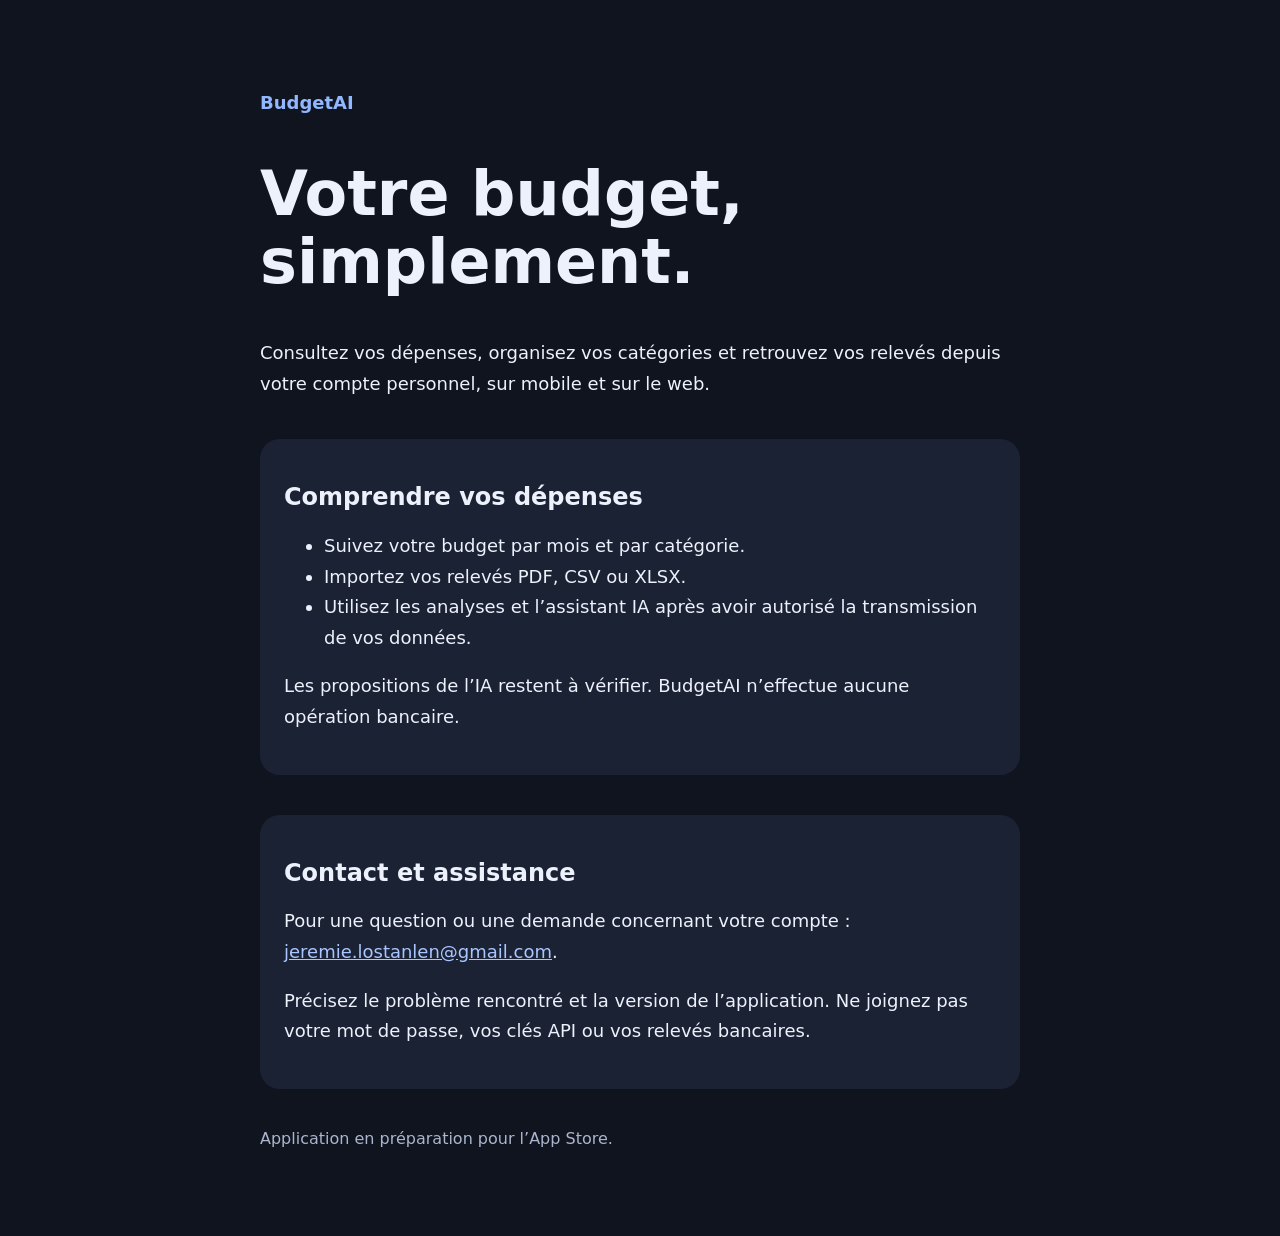
==== index.html @ d1edb184 "Publier le site de présentation BudgetAI" ====
<!doctype html>
<html lang="fr">
<head>
  <meta charset="utf-8">
  <meta name="viewport" content="width=device-width, initial-scale=1">
  <meta name="description" content="BudgetAI : vos dépenses, vos relevés et votre budget, sur mobile et sur le web.">
  <title>BudgetAI — Votre budget, simplement</title>
  <style>
    :root { color-scheme: dark; font-family: system-ui, sans-serif; background: #10141f; color: #edf1fc; }
    body { margin: 0; padding: 24px; }
    main { max-width: 760px; margin: 64px auto; }
    .brand { color: #91b7ff; font-weight: 700; }
    h1 { font-size: clamp(36px, 7vw, 62px); line-height: 1.1; }
    p, li { font-size: 18px; line-height: 1.7; }
    section { margin-top: 40px; padding: 24px; background: #1b2233; border-radius: 20px; }
    a { color: #a9c6ff; overflow-wrap: anywhere; }
    a:focus-visible { outline: 3px solid #a9c6ff; outline-offset: 4px; }
    footer { margin-top: 40px; color: #abb5cd; }
  </style>
</head>
<body>
  <main>
    <p class="brand">BudgetAI</p>
    <h1>Votre budget,<br>simplement.</h1>
    <p>Consultez vos dépenses, organisez vos catégories et retrouvez vos relevés depuis votre compte personnel, sur mobile et sur le web.</p>
    <section aria-labelledby="features">
      <h2 id="features">Comprendre vos dépenses</h2>
      <ul>
        <li>Suivez votre budget par mois et par catégorie.</li>
        <li>Importez vos relevés PDF, CSV ou XLSX.</li>
        <li>Utilisez les analyses et l’assistant IA après avoir autorisé la transmission de vos données.</li>
      </ul>
      <p>Les propositions de l’IA restent à vérifier. BudgetAI n’effectue aucune opération bancaire.</p>
    </section>
    <section aria-labelledby="support">
      <h2 id="support">Contact et assistance</h2>
      <p>Pour une question ou une demande concernant votre compte : <a href="mailto:jeremie.lostanlen@gmail.com">jeremie.lostanlen@gmail.com</a>.</p>
      <p>Précisez le problème rencontré et la version de l’application. Ne joignez pas votre mot de passe, vos clés API ou vos relevés bancaires.</p>
    </section>
    <footer>Application en préparation pour l’App Store.</footer>
  </main>
</body>
</html>
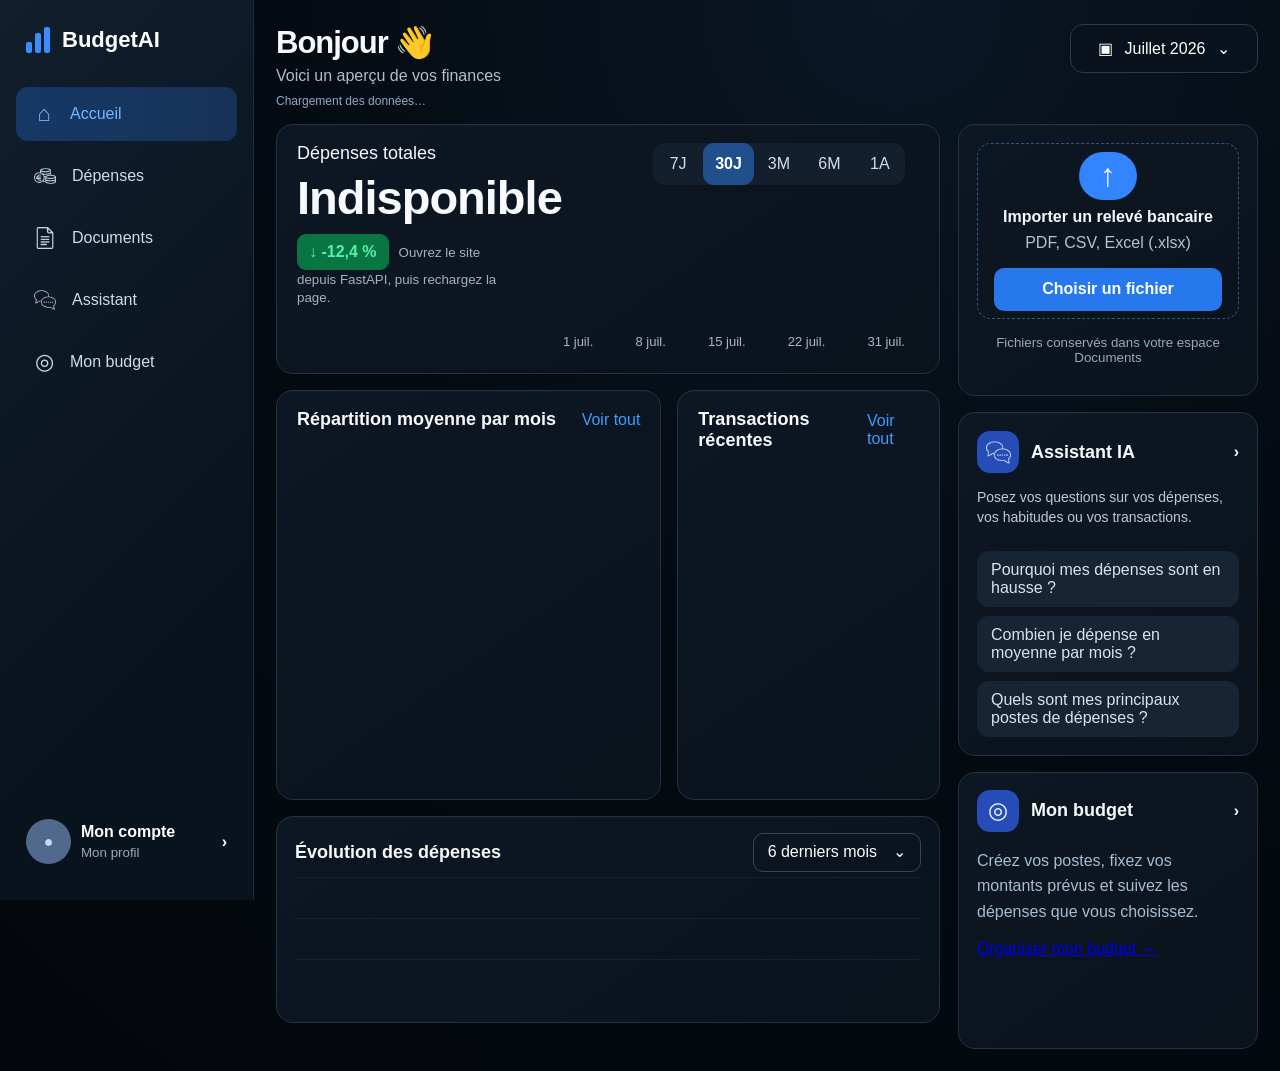
==== commit 42b3e9b1: "Publish BudgetAI web application on GitHub Pages" ====
--- a/index.html
+++ b/index.html
@@ -1,43 +1,17 @@
-<!doctype html>
-<html lang="fr">
-<head>
-  <meta charset="utf-8">
-  <meta name="viewport" content="width=device-width, initial-scale=1">
-  <meta name="description" content="BudgetAI : vos dépenses, vos relevés et votre budget, sur mobile et sur le web.">
-  <title>BudgetAI — Votre budget, simplement</title>
-  <style>
-    :root { color-scheme: dark; font-family: system-ui, sans-serif; background: #10141f; color: #edf1fc; }
-    body { margin: 0; padding: 24px; }
-    main { max-width: 760px; margin: 64px auto; }
-    .brand { color: #91b7ff; font-weight: 700; }
-    h1 { font-size: clamp(36px, 7vw, 62px); line-height: 1.1; }
-    p, li { font-size: 18px; line-height: 1.7; }
-    section { margin-top: 40px; padding: 24px; background: #1b2233; border-radius: 20px; }
-    a { color: #a9c6ff; overflow-wrap: anywhere; }
-    a:focus-visible { outline: 3px solid #a9c6ff; outline-offset: 4px; }
-    footer { margin-top: 40px; color: #abb5cd; }
-  </style>
-</head>
-<body>
-  <main>
-    <p class="brand">BudgetAI</p>
-    <h1>Votre budget,<br>simplement.</h1>
-    <p>Consultez vos dépenses, organisez vos catégories et retrouvez vos relevés depuis votre compte personnel, sur mobile et sur le web.</p>
-    <section aria-labelledby="features">
-      <h2 id="features">Comprendre vos dépenses</h2>
-      <ul>
-        <li>Suivez votre budget par mois et par catégorie.</li>
-        <li>Importez vos relevés PDF, CSV ou XLSX.</li>
-        <li>Utilisez les analyses et l’assistant IA après avoir autorisé la transmission de vos données.</li>
-      </ul>
-      <p>Les propositions de l’IA restent à vérifier. BudgetAI n’effectue aucune opération bancaire.</p>
-    </section>
-    <section aria-labelledby="support">
-      <h2 id="support">Contact et assistance</h2>
-      <p>Pour une question ou une demande concernant votre compte : <a href="mailto:jeremie.lostanlen@gmail.com">jeremie.lostanlen@gmail.com</a>.</p>
-      <p>Précisez le problème rencontré et la version de l’application. Ne joignez pas votre mot de passe, vos clés API ou vos relevés bancaires.</p>
-    </section>
-    <footer>Application en préparation pour l’App Store.</footer>
-  </main>
-</body>
-</html>
+<!doctype html><html lang="fr"><head><meta charset="utf-8"><meta name="viewport" content="width=device-width,initial-scale=1"><title>BudgetAI</title><link rel="stylesheet" href="assets/css/styles.css"><script src="assets/js/session.js"></script></head>
+<body><div class="app-shell">
+<aside class="sidebar"><div><a class="brand" href="#"><span class="brand-bars"><i></i><i></i><i></i></span><b>BudgetAI</b></a><nav>
+<a class="nav-link active" href="#" data-page="home"><span>⌂</span>Accueil</a><a class="nav-link" href="expenses.html" data-page="expenses"><span class="asset-icon icon-expenses" aria-hidden="true"></span>Dépenses</a><a class="nav-link" href="documents.html" data-page="documents"><span class="asset-icon icon-documents" aria-hidden="true"></span>Documents</a><a class="nav-link" href="assistant.html" data-page="assistant"><span class="asset-icon icon-assistant" aria-hidden="true"></span>Assistant</a><a class="nav-link" href="budget.html" aria-label="Mon budget"><span aria-hidden="true">◎</span>Mon budget</a></nav></div>
+<a class="profile" href="#" data-page="profile"><span class="avatar">●</span><span><b>Mon compte</b><small>Mon profil</small></span><b>›</b></a></aside>
+<main class="main"><header class="page-head"><div><h1>Bonjour 👋</h1><p>Voici un aperçu de vos finances</p></div><button class="month-select" id="monthSelect">▣ <span id="monthLabel">Juillet 2026</span>⌄</button><div class="month-menu" id="monthMenu"></div></header>
+<p id="dataSource" class="data-source" role="status">Chargement des données…</p><div class="dashboard"><section class="primary">
+<article class="card hero"><div class="hero-left"><span>Dépenses totales</span><strong id="totalAmount">1 842,60 €</strong><div><em id="deltaBadge">↓ -12,4 %</em><small id="previousText">vs mois précédent (2 104,23 €)</small></div></div><div class="hero-chart"><div class="periods"><button data-range="7">7J</button><button class="active" data-range="30">30J</button><button data-range="90">3M</button><button data-range="180">6M</button><button data-range="365">1A</button></div><svg id="lineChart" viewBox="0 0 520 160" preserveAspectRatio="none"></svg><div class="xlabels"><span>1 juil.</span><span>8 juil.</span><span>15 juil.</span><span>22 juil.</span><span>31 juil.</span></div></div></article>
+<div class="two-col"><article class="card categories"><div class="card-title"><h2>Répartition moyenne par mois</h2><a class="view-all" href="expenses.html">Voir tout</a></div><div id="categoryList"></div></article>
+<article class="card transactions"><div class="card-title"><h2>Transactions récentes</h2><a class="view-all" href="expenses.html">Voir tout</a></div><div id="transactionList"></div></article></div>
+<article class="card evolution"><div class="card-title"><h2>Évolution des dépenses</h2><button class="fake-select">6 derniers mois　⌄</button></div><div class="bars" id="evolutionBars"></div></article>
+</section><aside class="right-column">
+<article class="card upload"><div class="upload-zone"><div class="cloud">↑</div><b>Importer un relevé bancaire</b><span>PDF, CSV, Excel (.xlsx)</span><button id="importStatement">Choisir un fichier</button></div><small>Fichiers conservés dans votre espace Documents</small></article>
+<article class="card assistant-card"><a class="assistant-title assistant-link" href="assistant.html"><span class="bubble-icon"><span class="asset-icon icon-assistant" aria-hidden="true"></span></span><h2>Assistant IA</h2><b>›</b></a><p>Posez vos questions sur vos dépenses,<br>vos habitudes ou vos transactions.</p><button>Pourquoi mes dépenses sont en hausse ?</button><button>Combien je dépense en moyenne par mois ?</button><button>Quels sont mes principaux postes de dépenses ?</button></article>
+<article class="card goals"><div class="assistant-title"><span class="target">◎</span><h2><a href="budget.html" style="color:inherit;text-decoration:none">Mon budget</a></h2><b>›</b></div><p style="color:#a7bdd1;line-height:1.6">Créez vos postes, fixez vos montants prévus et suivez les dépenses que vous choisissez.</p><a href="budget.html" class="view-all">Organiser mon budget →</a><div id="goalList" hidden></div></article>
+</aside></div></main></div><div class="toast" id="toast"></div><script src="assets/js/data.js"></script><script src="assets/js/accounts.js"></script>
+<script src="assets/js/app.js"></script></body></html>
--- a/assets/css/styles.css
+++ b/assets/css/styles.css
@@ -0,0 +1,14 @@
+*{box-sizing:border-box}html,body{margin:0;min-height:100%;font-family:Inter,ui-sans-serif,-apple-system,BlinkMacSystemFont,"Segoe UI",sans-serif;background:#050b12;color:#f7f9fd}body{background:radial-gradient(circle at 70% 0,#0a1725 0,#050b12 42%,#03070c 100%)}button,a{font:inherit}.app-shell{min-height:100vh;display:grid;grid-template-columns:254px 1fr}.sidebar{position:fixed;inset:0 auto 0 0;width:254px;padding:27px 16px 26px;background:linear-gradient(135deg,#111e2c,#09131e 70%);border-right:1px solid #1d2a38;display:flex;flex-direction:column;justify-content:space-between}.brand{display:flex;align-items:center;gap:12px;padding:0 10px 34px;color:white;text-decoration:none;font-size:22px}.brand-bars{height:26px;display:flex;align-items:end;gap:3px}.brand-bars i{display:block;width:6px;border-radius:2px;background:#3c8cff}.brand-bars i:nth-child(1){height:11px}.brand-bars i:nth-child(2){height:20px}.brand-bars i:nth-child(3){height:26px}.sidebar nav{display:grid;gap:8px}.nav-link{height:54px;border-radius:12px;padding:0 18px;display:flex;align-items:center;gap:16px;color:#d1dae8;text-decoration:none;font-size:16px}.nav-link span{font-size:22px;width:20px;text-align:center}.nav-link.active{background:linear-gradient(90deg,#163866,#173258);color:#75b5ff}.profile{display:grid;grid-template-columns:45px 1fr auto;align-items:center;gap:10px;color:white;text-decoration:none;padding:10px}.profile .avatar{width:45px;height:45px;border-radius:50%;background:#50698d;display:grid;place-items:center;color:#cbd9ef}.profile span:nth-child(2){display:grid}.profile small{color:#9ba8b9;margin-top:4px}.main{grid-column:2;padding:24px 22px 22px;max-width:1360px;width:100%;margin:auto}.page-head{height:70px;display:flex;justify-content:space-between;align-items:start;position:relative}.page-head h1{font-size:31px;margin:0 0 6px;letter-spacing:-1px}.page-head p{margin:0;color:#b3bdca;font-size:16px}.month-select{height:49px;min-width:188px;border:1px solid #2a3b4e;background:#09121c;color:#fff;border-radius:13px;padding:0 16px;display:flex;gap:12px;align-items:center;justify-content:center;cursor:pointer}.month-menu{display:none;position:absolute;right:0;top:54px;width:188px;background:#111b27;border:1px solid #29394b;border-radius:12px;padding:7px;z-index:10;box-shadow:0 14px 40px #0009}.month-menu.open{display:grid}.month-menu button{border:0;background:transparent;color:#dbe4f0;text-align:left;padding:11px;border-radius:8px;cursor:pointer}.month-menu button:hover{background:#1a2a3d}.dashboard{display:grid;grid-template-columns:minmax(0,2.45fr) minmax(300px,1fr);gap:18px}.primary{min-width:0}.card{background:linear-gradient(145deg,#0d1723,#0a121c);border:1px solid #223244;border-radius:17px;box-shadow:inset 0 1px #ffffff05}.hero{height:250px;padding:18px 20px;display:grid;grid-template-columns:36% 64%;overflow:hidden}.hero-left>span{font-size:18px}.hero-left strong{display:block;font-size:47px;line-height:1.05;margin:9px 0 12px;letter-spacing:-1px}.hero-left em{font-style:normal;background:#087543;color:#54f3a2;border-radius:9px;padding:9px 12px;display:inline-block;font-weight:650}.hero-left em.bad{background:#6f2630;color:#ff9b9b}.hero-left small{color:#a6b1c0;margin-left:10px}.hero-chart{position:relative;padding:0 14px 0 42px}.periods{height:42px;background:#141f2d;border-radius:12px;display:grid;grid-template-columns:repeat(5,1fr);margin:0 0 7px 90px}.periods button{border:0;color:#d5dce6;background:transparent;border-radius:11px;cursor:pointer}.periods button.active{background:#214f8b;color:white;font-weight:700}#lineChart{width:100%;height:147px;overflow:visible}.grid line{stroke:#233447;stroke-width:1}.xlabels{display:flex;justify-content:space-between;color:#aeb8c5;font-size:13px;margin-top:-9px}.two-col{display:grid;grid-template-columns:1.35fr .92fr;gap:16px;margin-top:16px}.categories,.transactions{min-height:410px;padding:18px 20px}.card-title{display:flex;align-items:center;justify-content:space-between}.card-title h2,.assistant-title h2{font-size:18px;margin:0}.card-title button{border:0;background:transparent;color:#3e9cff;cursor:pointer}.cat{height:57px;display:grid;grid-template-columns:47px minmax(130px,1fr) 50px 88px;align-items:center;gap:10px}.caticon,.txicon{width:43px;height:43px;border-radius:13px;display:grid;place-items:center;font-size:19px}.catmain{display:grid;gap:8px}.catmain b{font-size:14px;font-weight:500}.progress,.goalbar{height:8px;border-radius:8px;background:#1b2a3b;overflow:hidden}.progress i,.goalbar i{display:block;height:100%;border-radius:8px}.cat>span:nth-child(3){color:#d3dae4}.cat>strong{text-align:right;font-size:14px}.tx{height:57px;display:grid;grid-template-columns:43px 1fr auto;align-items:center;gap:10px;border-bottom:1px solid #1c2b3b}.txicon{background:#163c70}.tx span:nth-child(2){display:grid}.tx b{font-size:14px}.tx small{color:#9aa6b6;margin-top:4px}.tx strong{font-size:14px}.evolution{height:207px;margin-top:16px;padding:16px 18px}.fake-select{border:1px solid #34465a!important;color:#fff!important;border-radius:10px!important;padding:8px 14px!important}.bars{height:128px;display:flex;align-items:end;gap:28px;padding:12px 12px 0 68px;background:repeating-linear-gradient(to top,transparent 0,transparent 40px,#203044 41px)}.bars>div{height:100%;flex:1;display:flex;flex-direction:column;justify-content:end;align-items:center;gap:8px}.bar{display:block;width:70%;max-width:70px;background:linear-gradient(#214775,#172f50);border-radius:7px 7px 0 0}.bars small{color:#c1c9d4}.right-column{display:grid;gap:16px;align-content:start}.upload{height:272px;padding:18px}.upload-zone{height:176px;border:1px dashed #2d5686;border-radius:14px;display:flex;flex-direction:column;align-items:center;justify-content:center;gap:8px}.cloud{width:58px;height:48px;border-radius:25px;background:#3285ff;display:grid;place-items:center;font-size:32px}.upload-zone span{color:#b8c1cd}.upload-zone button{width:88%;height:43px;margin-top:8px;border:0;border-radius:10px;background:#2778ec;color:white;font-weight:700;opacity:.48}.upload>small{display:block;text-align:center;color:#9ba8b8;margin-top:16px}.assistant-card{min-height:332px;padding:18px}.assistant-title{display:grid;grid-template-columns:44px 1fr auto;align-items:center;gap:10px}.bubble-icon,.target{width:42px;height:42px;border-radius:13px;background:#264cb8;display:grid;place-items:center;font-size:23px}.assistant-card p{color:#c1c9d4;line-height:1.45;font-size:14px}.assistant-card button{width:100%;min-height:48px;text-align:left;border:0;border-radius:12px;background:#172434;color:#dbe2eb;padding:10px 14px;margin-top:9px;cursor:pointer}.goals{height:277px;padding:17px 18px}.goal{margin-top:18px;display:grid;grid-template-columns:1fr 50px;gap:8px}.goal>div:first-child{grid-column:1/3;display:flex;justify-content:space-between;font-size:13px}.goal small{color:#b3bdca}.goalbar{height:9px}.goal>b{text-align:right}.toast{position:fixed;bottom:28px;left:50%;transform:translate(-50%,20px);background:#172434;border:1px solid #31445b;color:white;padding:12px 18px;border-radius:11px;opacity:0;pointer-events:none;transition:.2s}.toast.show{opacity:1;transform:translate(-50%,0)}
+@media(max-width:1100px){.app-shell{grid-template-columns:82px 1fr}.sidebar{width:82px;padding:24px 10px}.brand b,.nav-link:not(.active){font-size:0}.brand{padding-left:7px}.nav-link{padding:0;justify-content:center}.nav-link span{font-size:23px}.nav-link.active{font-size:0}.profile span:nth-child(2),.profile>b{display:none}.profile{grid-template-columns:1fr}.main{grid-column:2}.dashboard{grid-template-columns:1fr}.right-column{grid-template-columns:repeat(3,1fr)}.upload,.assistant-card,.goals{height:auto;min-height:260px}}
+@media(max-width:800px){.app-shell{display:block}.sidebar{display:none}.main{padding:16px}.page-head{height:auto;margin-bottom:18px;gap:15px}.page-head h1{font-size:25px}.dashboard,.two-col,.right-column{grid-template-columns:1fr}.hero{height:auto;grid-template-columns:1fr}.hero-chart{padding:18px 0 0}.periods{margin-left:0}.right-column{margin-top:16px}}
+/* Shared chat pictogram, drawn without an external icon dependency. */
+.chat-icon{display:inline-block!important;width:20px!important;height:16px;border:1.7px solid currentColor;border-radius:5px;position:relative;flex-shrink:0}.chat-icon:after{content:"";position:absolute;width:5px;height:5px;bottom:-4px;left:3px;border-left:1.7px solid currentColor;transform:skewY(-35deg)}
+.data-source{font-size:12px;color:#8fa9c7;margin:0 0 16px}.empty-note{font-size:13px;color:#93a7bf;line-height:1.7;margin-top:22px}.upload-zone button:not(:disabled){opacity:1;cursor:pointer}.tx b{overflow-wrap:anywhere}.month-menu{max-height:320px;overflow:auto}.xlabels{gap:4px}.data-source a{color:#75b5ff}
+
+.cat>span:nth-child(3){white-space:nowrap;font-size:13px}.toast{max-width:90vw;font-size:12px;line-height:1.5}
+
+.card-title .view-all{color:#3e9cff;text-decoration:none}.assistant-link{color:inherit;text-decoration:none}.view-all:hover,.assistant-link:hover h2{text-decoration:underline}.view-all:focus-visible,.assistant-link:focus-visible{outline:2px solid #7eb4fb;outline-offset:4px}
+
+.asset-icon{display:inline-block;width:22px;height:22px;flex-shrink:0;background-color:currentColor;-webkit-mask:var(--icon-image) center/contain no-repeat;mask:var(--icon-image) center/contain no-repeat}
+.icon-expenses{--icon-image:url('../icons/euro.png')}.icon-documents{--icon-image:url('../icons/google-docs.png')}.icon-assistant{--icon-image:url('../icons/chat-a-bulles.png')}
+.nav-link .asset-icon{width:22px;height:22px}.bubble-icon .asset-icon{width:25px;height:25px}
